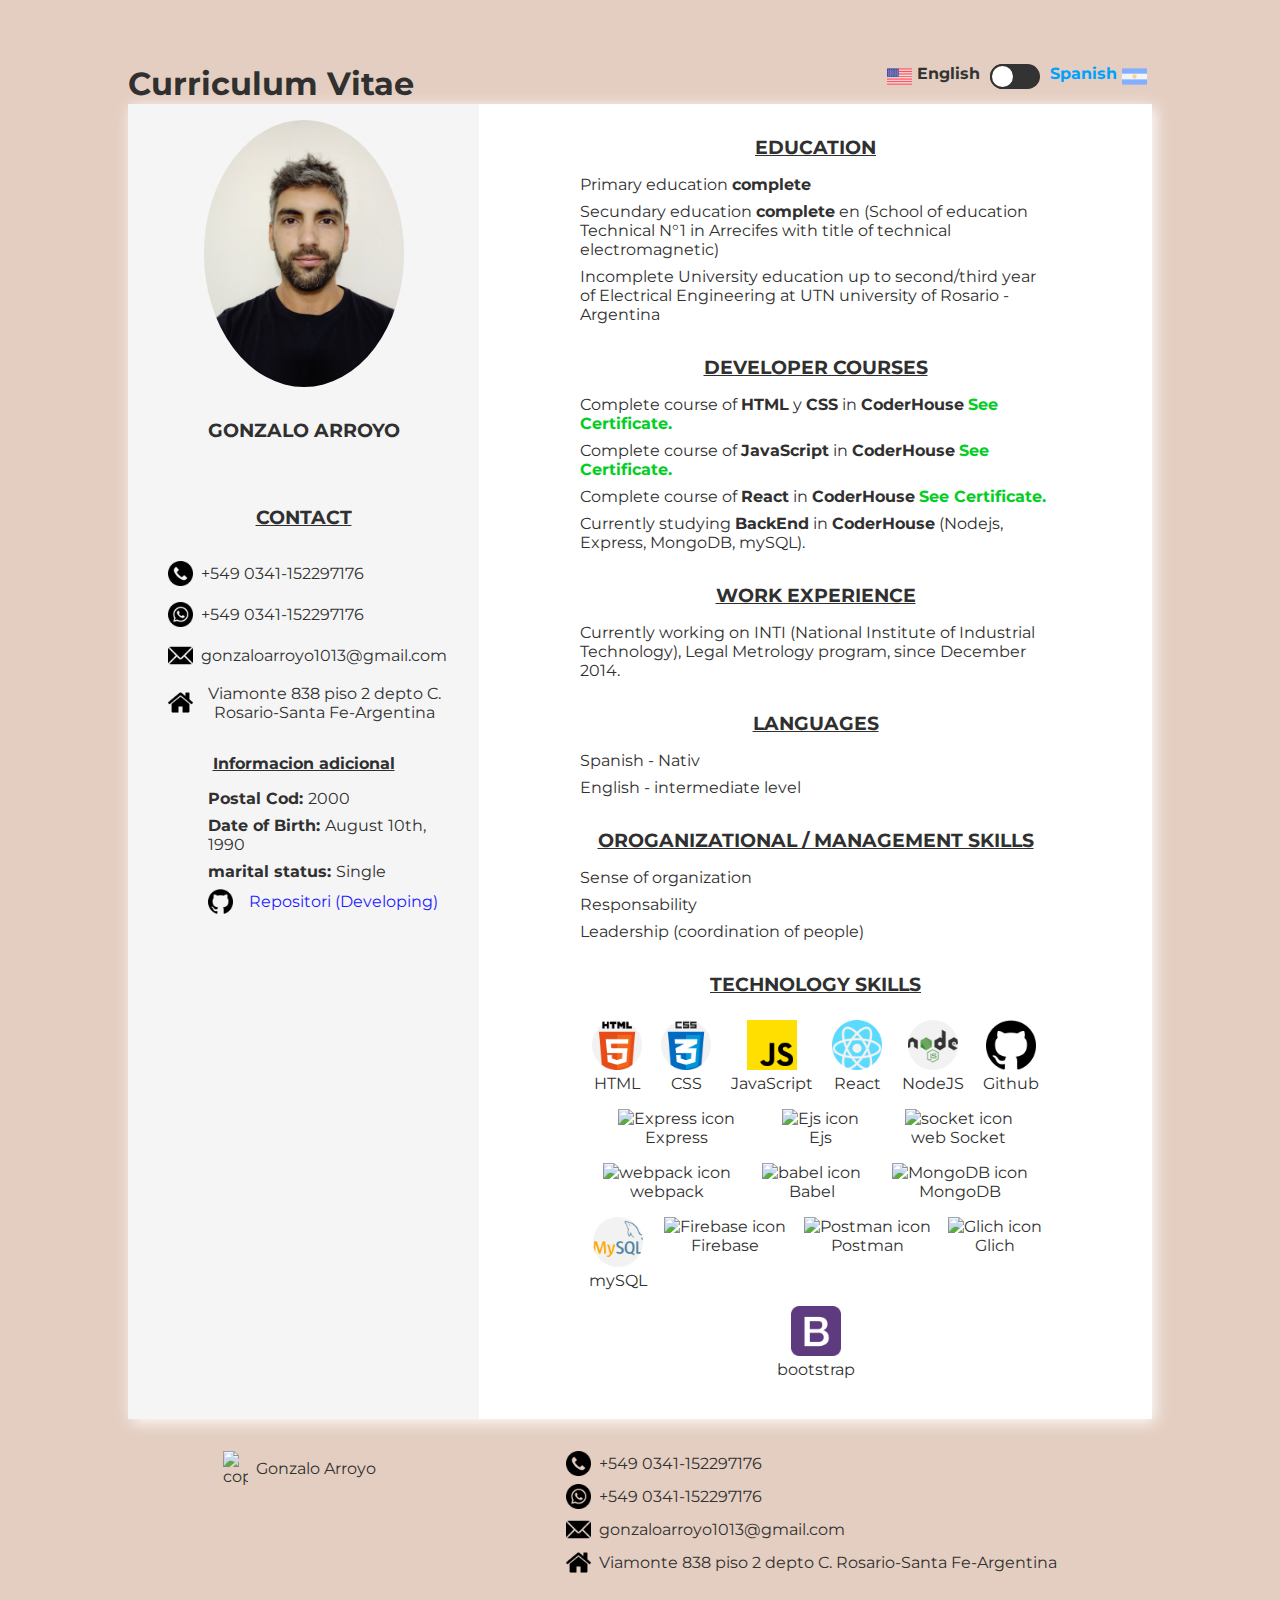
==== index.html @ c32cd2bb "Se agrego opcion idiomas" ====
<!DOCTYPE html>
<html lang="en">
<head>
    <meta charset="UTF-8">
    <meta http-equiv="X-UA-Compatible" content="IE=edge">
    <meta name="viewport" content="width=device-width, initial-scale=1.0">
    <title>CV G Arroyo</title>
    <link rel="stylesheet" href="./css/style.css">
    <link rel="preconnect" href="https://fonts.googleapis.com">
    <link rel="preconnect" href="https://fonts.gstatic.com" crossorigin>
    <link href="https://fonts.googleapis.com/css2?family=Montserrat&display=swap" rel="stylesheet">
</head>
<body class="body__cv">
    <header class="header">
        <h1 class="title"><a href="./index.html" class="link__page">Curriculum Vitae</a></h1>
        <div class="language">
            <img src="./img/flag united-states.png" alt="flag-en">
            <span>English</span>
            <input type="checkbox" class="check">
            <span>Spanish</span>
            <img src="./img/flag argentina.png" alt="flag-es">
        </div>
    </header>
    <div class="container">
        <main class="container__contact">
            <figure>
                <img src="./img/gonza pretty.jpg" alt="img" class="img__profile"> 
            </figure>
            <h3 class="name">GONZALO ARROYO</h3>
            <div class="data__contact">
                <h3 class="sub__title">CONTACT</h3>
                <figure class="container__figures">
                    <img src="./img/phone-call.png" alt="phone" class="icons">
                    <figcaption>+549 0341-152297176</figcaption>
                </figure>
                <figure class="container__figures">
                    <img src="./img/whatsapp.png" alt="whatsapp" class="icons">
                    <figcaption>+549 0341-152297176</figcaption>
                </figure>
                <figure class="container__figures">
                    <img src="./img/email.png" alt="email" class="icons">
                    <figcaption>gonzaloarroyo1013@gmail.com</figcaption>
                </figure>
                <figure class="container__figures">
                    <img src="./img/home.png" alt="direction" class="icons">
                    <figcaption>Viamonte 838 piso 2 depto C. Rosario-Santa Fe-Argentina</figcaption>
                </figure>
                <div class="more__info">
                    <h4>Informacion adicional</h4>
                    <div class="info">
                        <p><span>Postal Cod: </span>2000</p>	
                        <p><span>Date of Birth: </span>August 10th, 1990</p>
                        <p><span>marital status: </span>Single</p>
                        <div class="repositori">
                            <img src="./img/github.png" alt="github" class="icon__git">
                            <label><a href="https://github.com/Gonzalo1013/E-Commers.git">Repositori (Developing)</a></label>
                        </div>
                    </div>
                </div>
            </div>
        </main>
        <section class="container__information">
            <div class="information">
                <div class="education"> 
                    <h3 class="sub__titles">EDUCATION</h3>
                    <p>Primary education <span>complete</span></p>
                    <p>Secundary education <span>complete</span> en (School of education Technical N°1 in Arrecifes with title of technical electromagnetic)</p>
                    <p>Incomplete University education up to second/third year of Electrical Engineering at UTN university of Rosario - Argentina</p>
                    <h3 class="sub__titles">DEVELOPER COURSES</h3>
                    <p>Complete course of <span>HTML</span> y <span>CSS</span> in <span>CoderHouse</span>  <a class="link__certificate" href="./pages/en-developer.html">See Certificate.</a></p>
                    <p>Complete course of <span>JavaScript</span> in <span>CoderHouse</span>  <a class="link__certificate" href="./pages/en-javascript.html">See Certificate.</a></p>
                    <p>Complete course of <span>React</span> in <span>CoderHouse</span>  <a class="link__certificate" href="./pages/en-react.html">See Certificate.</a></p>
                    <p>Currently studying <span>BackEnd</span> in <span>CoderHouse</span> (Nodejs, Express, MongoDB, mySQL).</p>
                </div>
                <div class="more__skins">
                    <div class="works">
                        <h3 class="sub__titles">WORK EXPERIENCE</h3>
                        <p>Currently working on <span>INTI</span> (National Institute of Industrial Technology), Legal Metrology program, since December 2014.</p>
                    </div>
                    <div class="container__languages">
                        <h3 class="sub__titles">LANGUAGES</h3>
                        <p>Spanish - Nativ</p>
                        <p>English - intermediate level</p>
                    </div>
                    <div class="container__competition">
                        <h3 class="sub__titles">OROGANIZATIONAL / MANAGEMENT SKILLS</h3>
                        <p>Sense of organization</p>
                        <p>Responsability</p>
                        <p>Leadership (coordination of people)</p>
                    </div>
                </div>
                <div class="container__technologies">
                    <h3 class="sub__titles">TECHNOLOGY SKILLS</h3>
                    <div class="container__icons">
                        <figure class="icon">
                            <img src="./img/html-5.png" alt="HTML5 icon">
                        <figcaption>HTML</figcaption>
                        </figure>
                        <figure class="icon">
                            <img src="./img/css.png" alt="CSS icon">
                            <figcaption>CSS</figcaption>
                        </figure>
                        <figure class="icon">
                            <img src="./img/js.png" alt="JavaScript icon">
                            <figcaption>JavaScript</figcaption>
                        </figure>
                        <figure class="icon">
                            <img src="./img/react.png" alt="React icon">
                            <figcaption>React</figcaption>
                        </figure>
                        <figure class="icon">
                            <img src="./img/nodejs.png" alt="Nodejs icon">
                            <figcaption>NodeJS</figcaption>
                        </figure>
                        <figure class="icon">
                            <img src="./img/github.png" alt="github icon">
                            <figcaption>Github</figcaption>
                        </figure>
                        <figure class="icon">
                            <img src="https://camo.githubusercontent.com/e8415d73a68fc6689f7582a0504ff0880a56f3d97e391e765079b8131c0dd65d/68747470733a2f2f6432656970397366336f6f3663322e636c6f756466726f6e742e6e65742f746167732f696d616765732f3030302f3030302f3335392f7371756172655f3235362f657870726573736a736c6f676f2e706e67" alt="Express icon">
                            <figcaption>Express</figcaption>
                        </figure>
                        <figure class="icon">
                            <img src="https://pbs.twimg.com/profile_images/2199543684/ejs_400x400.png" alt="Ejs icon">
                            <figcaption>Ejs</figcaption>
                        </figure>
                        <figure class="icon">
                            <img src="https://i0.wp.com/www.drouiz.com/wp-content/uploads/2018/09/connectivity.png?ssl=1" alt="socket icon">
                            <figcaption>web Socket</figcaption>
                        </figure>
                        <figure class="icon">
                            <img src="https://res.cloudinary.com/crunchbase-production/image/upload/c_lpad,h_256,w_256,f_auto,q_auto:eco,dpr_1/xjrq2dftkvmx9sipkiln" alt="webpack icon">
                            <figcaption>webpack</figcaption>
                        </figure>
                        <figure class="icon">
                            <img src="https://lh3.googleusercontent.com/Zyrm7fHj-nMxtWJULUSdENPy6JqPolkCELnSr4unngXjQdvKiRjkzQA8xvqt1maUxWXVxrQ7XCXU9Cn3w63TXl95-w=w128-h128-e365-rj-sc0x00ffffff" alt="babel icon">
                            <figcaption>Babel</figcaption>
                        </figure>
                        <figure class="icon"> 
                            <img src="https://colmenaenlanube.es/wp-content/uploads/2021/04/mongodb-compass.png" alt="MongoDB icon">
                            <figcaption>MongoDB</figcaption>
                        </figure>
                        <figure class="icon">
                            <img src="./img/mysql.png" alt="mySQL icon">
                            <figcaption>mySQL</figcaption>
                        </figure>
                        <figure class="icon">
                            <img src="https://s3.amazonaws.com/ionic-marketplace/demo-firebase-ionic-5/icon.png" alt="Firebase icon">
                            <figcaption>Firebase</figcaption>
                        </figure>
                        <figure class="icon">
                            <img src="https://res.cloudinary.com/crunchbase-production/image/upload/c_lpad,h_256,w_256,f_auto,q_auto:eco,dpr_1/z8zb2smxpm2idu5anl2h" alt="Postman icon">
                            <figcaption>Postman</figcaption>
                        </figure>
                        <figure class="icon">
                            <img src="https://res.cloudinary.com/crunchbase-production/image/upload/c_lpad,h_256,w_256,f_auto,q_auto:eco,dpr_1/c0rxhmekxtyetqkwubxb" alt="Glich icon">
                            <figcaption>Glich</figcaption>
                        </figure>
                        <figure class="icon">
                            <img src="./img/bootstrap.png" alt="bootstrap icon">
                            <figcaption>bootstrap</figcaption>
                        </figure>
                    </div>
                </div>
            </div>
        </section>
    </div>
    <footer class="footer">
        <div>
            <figure class="icon__copyrigth">
                <img src="https://upload.wikimedia.org/wikipedia/commons/thumb/b/b0/Copyright.svg/2048px-Copyright.svg.png" alt="copyrigth" class="img__copyrigth">
                <figcaption>Gonzalo Arroyo</figcaption>
            </figure>
        </div>
        <div>
            <figure class="icon__copyrigth">
                <img src="./img/phone-call.png" alt="phone" class="img__copyrigth">
                <figcaption>+549 0341-152297176</figcaption>
            </figure>
            <figure class="icon__copyrigth">
                <img src="./img/whatsapp.png" alt="whatsapp" class="img__copyrigth">
                <figcaption>+549 0341-152297176</figcaption>
            </figure>
            <figure class="icon__copyrigth">
                <img src="./img/email.png" alt="email" class="img__copyrigth">
                <figcaption>gonzaloarroyo1013@gmail.com</figcaption>
            </figure>
            <figure class="icon__copyrigth">
                <img src="./img/home.png" alt="direction" class="img__copyrigth">
                <figcaption>Viamonte 838 piso 2 depto C. Rosario-Santa Fe-Argentina</figcaption>
            </figure>
        </div>
    </footer>
    <script src="./js/app.js"></script>
</body>
</html>
---- css/style.css ----
*{
    margin: 0;
    padding: 0;
}
body{
    background-color: #E4CEC1;
    color: #303030;
    margin: 5% 10%;
    font-family: 'Montserrat', sans-serif;
}
/*------------------HEADER-------------*/
.header{
    display: flex;  
    justify-content: space-between;
}
.header .title .link__page{
    text-decoration: none;
    color: #303030;
    margin-bottom: 16px;
}
.header .title .link__page:hover{
    color: rgb(100, 216, 255);
}
.language{
    display:flex;
}
.language img{
    width: 25px;
    margin-bottom: 15px;
    margin-right: 5px;
    margin-left: 5px;
}
.language span:nth-of-type(1){
    color: #333;
    margin-right: 10px;
    font-weight: bold;
}
.language span:nth-of-type(2){
    color: #00a1ff;
    margin-left: 10px;
    font-weight: bold;  
}
.language .check{
   position: relative;
   width: 50px;
   height: 10px;
}
.language .check:before{
    content: '';
    width: 50px;
    height: 25px;
    background: #333;
    position: absolute;
    border-radius: 50px 50px;
    
}
.language .check:after{
    content:'';
    position: absolute;
    width: 25px;
    height: 25px;
    background-color: #fff;
    border-radius: 25px;
    border: solid 2px #333;
    box-sizing: border-box;
    transition: 0.25s;
}
.language .check:checked:after{
    left: 25px;
    border: 2px solid #00a1ff;
}
.language .check:checked:before{
    background-color: #00a1ff;
}



/*-+----------------INFORMATION CONTACT----------------*/
.container{
    display: flex;
    box-shadow: white 3px 3px 15px;
    
}
.container .container__contact{
    background-color: #f5f5f5;
}
.container .container__contact figure{
    display: flex;
    justify-content: center;
    text-align: center; 
    margin: 16px;
}
.container .container__contact figure .img__profile{
    width: 200px;
    border-radius: 50%;
}
.container__contact .data__contact{
    display: block;
    margin: 64px 16px ;
    overflow: hidden;
}
.container__contact .data__contact .container__figures{
    display: flex;
    justify-content: left;
    align-items: center;
    margin-bottom: 8px;
}
.container__contact .data__contact figure .icons{
    width: 25px;
    margin: 0px 8px;
}
.name{
    margin-top: 32px;
    font-style: underline;
    text-align: center;
}

.container__contact .data__contact .sub__title{
    text-align: center;
    text-decoration: underline;
    margin-bottom: 32px;
}
.more__info h4{
    text-align: center;
    margin: 32px 0px 16px 0px;
    text-decoration: underline  ;
}
.more__info .info{
    margin-left: 64px;
}
.more__info .info span{
    font-weight: bold;
}
.more__info .info p{
    margin-top: 8px;
}
/* LINK GITHUB */
.repositori{
    display: flex;
    align-items: center;
    margin-top: 8px;
}
.repositori .icon__git{
    width: 25px;
    margin-right: 8px;
}
.repositori a{
    text-decoration: none;
    color: rgb(28, 28, 255);
    padding: 8px;
}
.repositori a:hover{
    color: #fff;
    background-color: #000;
}


/*--------INFORMATION----------------*/
/*-------EDUCATION*--------*/

.container .container__information{
    background-color: #fff;
}
.information{
    margin: 32px 15%;

}
.information .education span{
    font-weight: bold;
}
.information .education  p{
    margin: 8px 0px;
}
.information .education .link__certificate{
    text-decoration: none;
    font-weight: bolder;
    color: #03ce25;
}
.information .education .link__certificate:hover{
    text-decoration: underline;
}
.container__information .information .more_skins p{
    font-weight: bolder;
}
.sub__titles{
    text-align: center;
    text-decoration: underline;
    margin: 32px 0px 16px 0px;
}
.container__icons{
    display: flex;
    flex-flow: row wrap;
}

body section .icon img{
    width: 50px;
}
/*------------WORK EXPERIENCE------------------*/
/*-------COMPETENCIAS------------*/
.container__competition p{
    margin-bottom: 8px;
}
/*-----------------LANGUAGES-------------*/
.container__languages p{
    margin-bottom: 8px;
}

/*---------------------TECHNOLOGIES-----------------*/
.container__technologies .container__icons{
    display: flex;
    flex-flow: wrap row;
    justify-content: space-evenly;
    text-align: center;
}
.container__technologies .container__icons .icon{
    margin: 8px;
}

/*----------------------FOOTER -------------------*/
.footer{
    display: flex;
    justify-content: space-around;
    margin-top: 32px;
}
.footer .icon__copyrigth{
    display: flex;
    align-items: center;
    margin-bottom: 8px;
}
.footer .icon__copyrigth .img__copyrigth{
    margin-right: 8px;
    width: 25px;
}
/*-------------------------PAGES----------------------------*/

.body__pages{
    background-color: #E4CEC1;
    color: #303030;
    margin: 5% 10%;
    font-family: 'Montserrat', sans-serif;
}
.body__pages .main__pages{
    text-align: center;
    margin-top: 32px;
}
.body__pages .main__pages .img__certificate{
    width: 100%;
}
.body__pages .button__to__cv{
    text-align: center;
    margin: 32px 0px;
}
.body__pages .button__to__cv .btn__back{
    width: 200px;
    border:solid balck;
}
.body__pages .button__to__cv .link__btn{
    text-decoration: none;
    color: #000;
}

/*----------------MEDIA QUERYS-------------*/

@media screen and (max-width: 768px){
    .container{
        display: flex;
        flex-direction: column;        
    }
    .footer{
        display: flex;
        flex-direction: column;
    }
    .container__contact .data__contact{
        margin: 32px 0px ;
        overflow-x: scroll;
    }
}
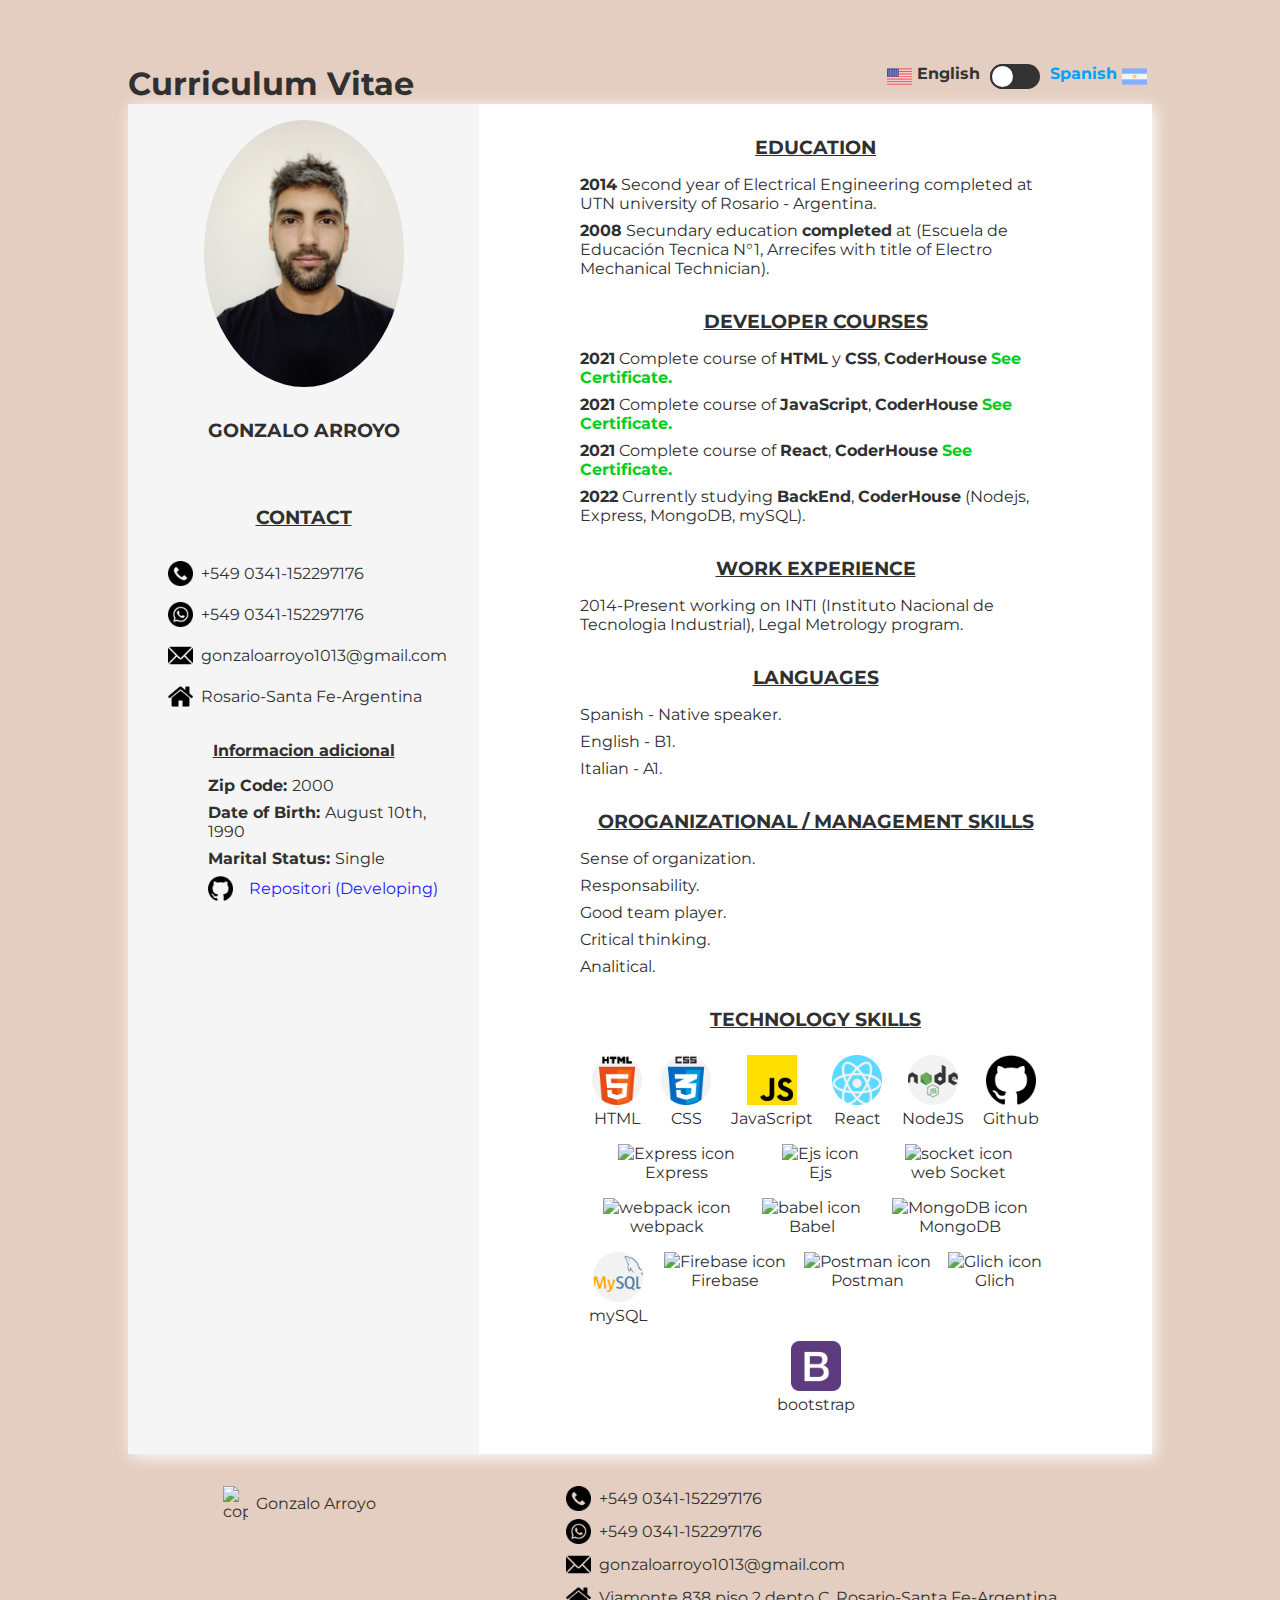
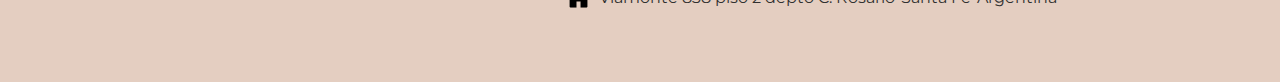
==== commit 385314f0: "Arreglos ortograficos" ====
--- a/index.html
+++ b/index.html
@@ -43,14 +43,14 @@
                 </figure>
                 <figure class="container__figures">
                     <img src="./img/home.png" alt="direction" class="icons">
-                    <figcaption>Viamonte 838 piso 2 depto C. Rosario-Santa Fe-Argentina</figcaption>
+                    <figcaption>Rosario-Santa Fe-Argentina</figcaption>
                 </figure>
                 <div class="more__info">
                     <h4>Informacion adicional</h4>
                     <div class="info">
-                        <p><span>Postal Cod: </span>2000</p>	
+                        <p><span>Zip Code: </span>2000</p>	
                         <p><span>Date of Birth: </span>August 10th, 1990</p>
-                        <p><span>marital status: </span>Single</p>
+                        <p><span>Marital Status: </span>Single</p>
                         <div class="repositori">
                             <img src="./img/github.png" alt="github" class="icon__git">
                             <label><a href="https://github.com/Gonzalo1013/E-Commers.git">Repositori (Developing)</a></label>
@@ -63,30 +63,33 @@
             <div class="information">
                 <div class="education"> 
                     <h3 class="sub__titles">EDUCATION</h3>
-                    <p>Primary education <span>complete</span></p>
-                    <p>Secundary education <span>complete</span> en (School of education Technical N°1 in Arrecifes with title of technical electromagnetic)</p>
-                    <p>Incomplete University education up to second/third year of Electrical Engineering at UTN university of Rosario - Argentina</p>
+                    <!-- <p>Primary education <span>complete</span></p> -->
+                    <p><span>2014</span> Second year of Electrical Engineering completed at UTN university of Rosario - Argentina.</p>
+                    <p><span>2008</span> Secundary education <span>completed</span> at (Escuela de Educación Tecnica N°1, Arrecifes with title of Electro Mechanical Technician).</p>
                     <h3 class="sub__titles">DEVELOPER COURSES</h3>
-                    <p>Complete course of <span>HTML</span> y <span>CSS</span> in <span>CoderHouse</span>  <a class="link__certificate" href="./pages/en-developer.html">See Certificate.</a></p>
-                    <p>Complete course of <span>JavaScript</span> in <span>CoderHouse</span>  <a class="link__certificate" href="./pages/en-javascript.html">See Certificate.</a></p>
-                    <p>Complete course of <span>React</span> in <span>CoderHouse</span>  <a class="link__certificate" href="./pages/en-react.html">See Certificate.</a></p>
-                    <p>Currently studying <span>BackEnd</span> in <span>CoderHouse</span> (Nodejs, Express, MongoDB, mySQL).</p>
+                    <p><span>2021</span> Complete course of <span>HTML</span> y <span>CSS</span>, <span>CoderHouse</span>  <a class="link__certificate" href="./pages/en-developer.html">See Certificate.</a></p>
+                    <p><span>2021</span> Complete course of <span>JavaScript</span>, <span>CoderHouse</span>  <a class="link__certificate" href="./pages/en-javascript.html">See Certificate.</a></p>
+                    <p><span>2021</span> Complete course of <span>React</span>, <span>CoderHouse</span>  <a class="link__certificate" href="./pages/en-react.html">See Certificate.</a></p>
+                    <p><span>2022</span> Currently studying <span>BackEnd</span>, <span>CoderHouse</span> (Nodejs, Express, MongoDB, mySQL).</p>
                 </div>
                 <div class="more__skins">
                     <div class="works">
                         <h3 class="sub__titles">WORK EXPERIENCE</h3>
-                        <p>Currently working on <span>INTI</span> (National Institute of Industrial Technology), Legal Metrology program, since December 2014.</p>
+                        <p>2014-Present working on <span>INTI</span> (Instituto Nacional de Tecnologia Industrial), Legal Metrology program.</p>
                     </div>
                     <div class="container__languages">
                         <h3 class="sub__titles">LANGUAGES</h3>
-                        <p>Spanish - Nativ</p>
-                        <p>English - intermediate level</p>
+                        <p>Spanish - Native speaker.</p>
+                        <p>English - B1.</p>
+                        <p>Italian - A1.</p>
                     </div>
                     <div class="container__competition">
                         <h3 class="sub__titles">OROGANIZATIONAL / MANAGEMENT SKILLS</h3>
-                        <p>Sense of organization</p>
-                        <p>Responsability</p>
-                        <p>Leadership (coordination of people)</p>
+                        <p>Sense of organization.</p>
+                        <p>Responsability.</p>
+                        <p>Good team player.</p>
+                        <p>Critical thinking.</p>
+                        <p>Analitical.</p>
                     </div>
                 </div>
                 <div class="container__technologies">
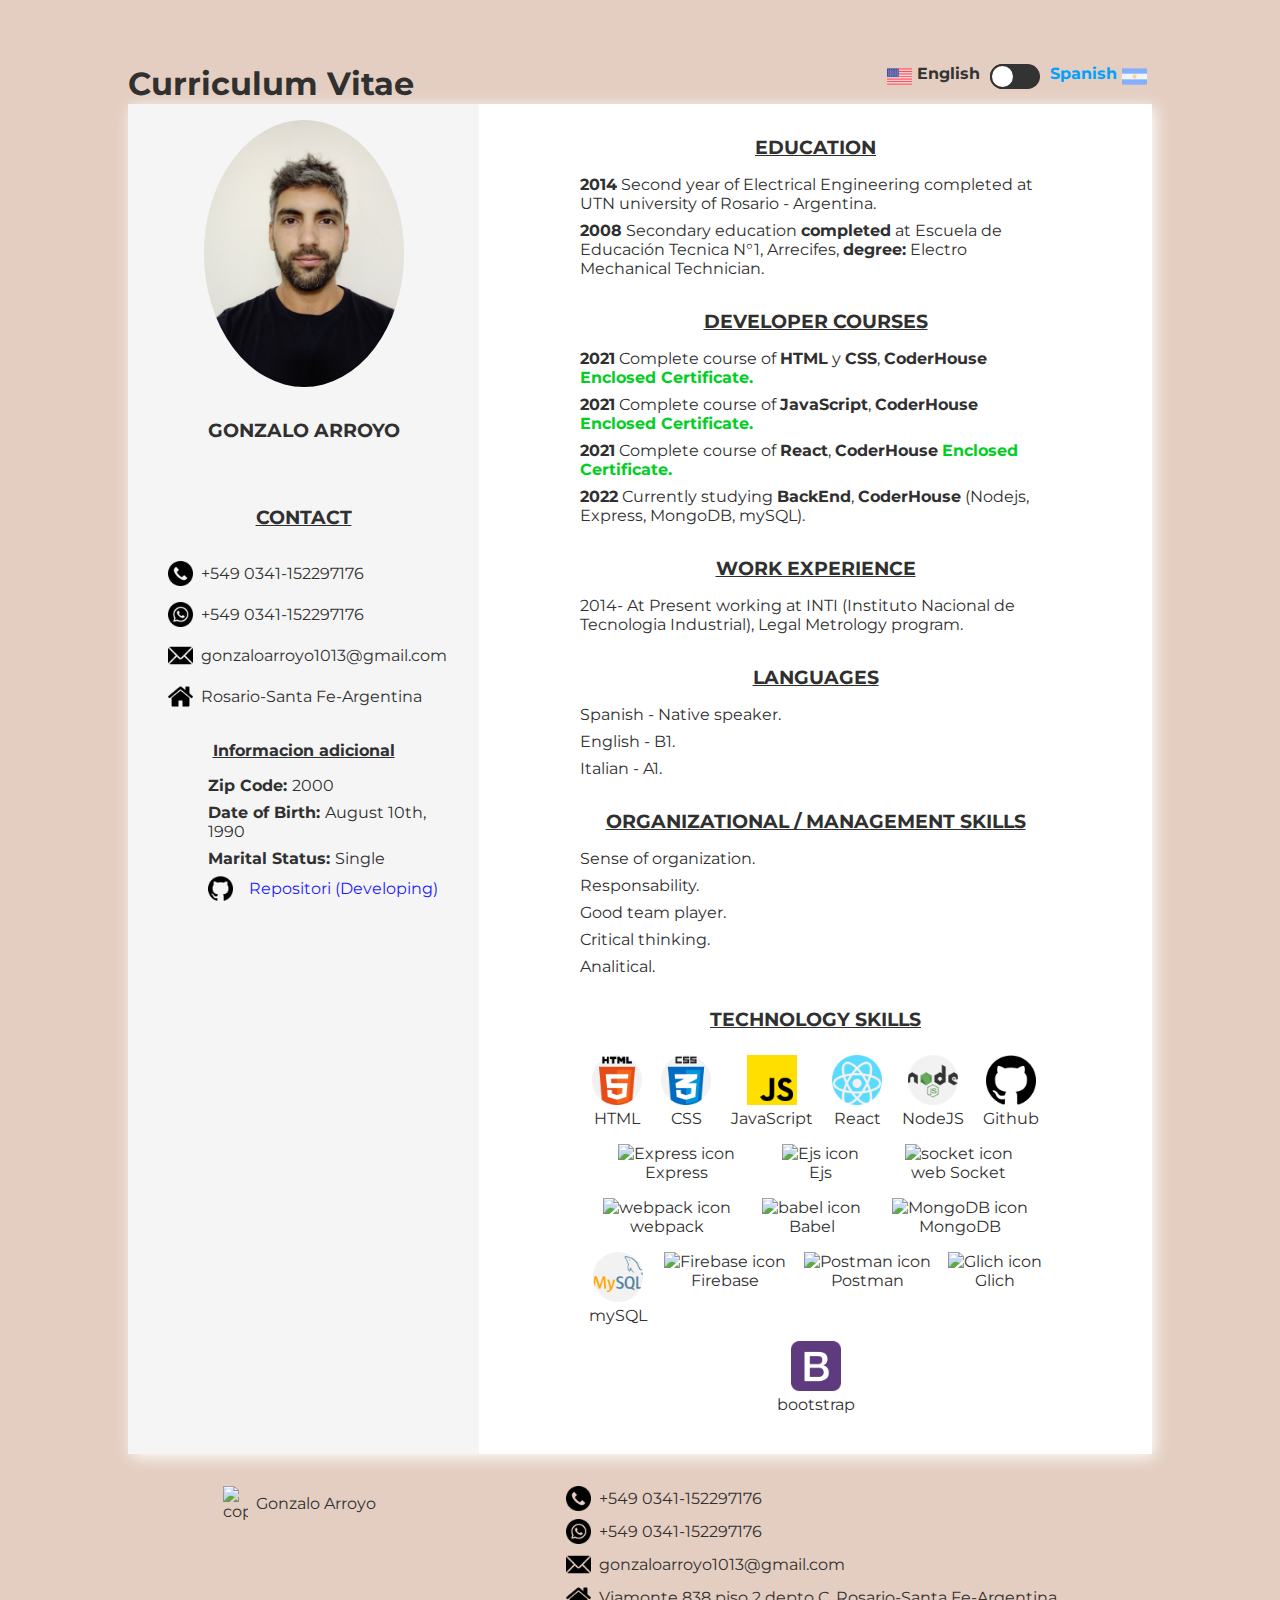
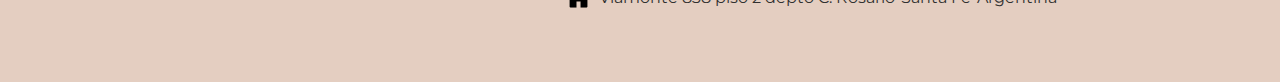
==== commit ecae85b7: "revicion ortografica" ====
--- a/index.html
+++ b/index.html
@@ -4,7 +4,8 @@
     <meta charset="UTF-8">
     <meta http-equiv="X-UA-Compatible" content="IE=edge">
     <meta name="viewport" content="width=device-width, initial-scale=1.0">
-    <title>CV G Arroyo</title>
+    <title>CV G. Arroyo</title>
+    <link rel="shortcut icon" href="./img/man.png" type="image/x-icon">
     <link rel="stylesheet" href="./css/style.css">
     <link rel="preconnect" href="https://fonts.googleapis.com">
     <link rel="preconnect" href="https://fonts.gstatic.com" crossorigin>
@@ -65,17 +66,17 @@
                     <h3 class="sub__titles">EDUCATION</h3>
                     <!-- <p>Primary education <span>complete</span></p> -->
                     <p><span>2014</span> Second year of Electrical Engineering completed at UTN university of Rosario - Argentina.</p>
-                    <p><span>2008</span> Secundary education <span>completed</span> at (Escuela de Educación Tecnica N°1, Arrecifes with title of Electro Mechanical Technician).</p>
+                    <p><span>2008</span> Secondary education <span>completed</span> at Escuela de Educación Tecnica N°1, Arrecifes, <span>degree:</span> Electro Mechanical Technician.</p>
                     <h3 class="sub__titles">DEVELOPER COURSES</h3>
-                    <p><span>2021</span> Complete course of <span>HTML</span> y <span>CSS</span>, <span>CoderHouse</span>  <a class="link__certificate" href="./pages/en-developer.html">See Certificate.</a></p>
-                    <p><span>2021</span> Complete course of <span>JavaScript</span>, <span>CoderHouse</span>  <a class="link__certificate" href="./pages/en-javascript.html">See Certificate.</a></p>
-                    <p><span>2021</span> Complete course of <span>React</span>, <span>CoderHouse</span>  <a class="link__certificate" href="./pages/en-react.html">See Certificate.</a></p>
+                    <p><span>2021</span> Complete course of <span>HTML</span> y <span>CSS</span>, <span>CoderHouse</span>  <a class="link__certificate" href="./pages/en-developer.html">Enclosed Certificate.</a></p>
+                    <p><span>2021</span> Complete course of <span>JavaScript</span>, <span>CoderHouse</span>  <a class="link__certificate" href="./pages/en-javascript.html">Enclosed Certificate.</a></p>
+                    <p><span>2021</span> Complete course of <span>React</span>, <span>CoderHouse</span>  <a class="link__certificate" href="./pages/en-react.html">Enclosed Certificate.</a></p>
                     <p><span>2022</span> Currently studying <span>BackEnd</span>, <span>CoderHouse</span> (Nodejs, Express, MongoDB, mySQL).</p>
                 </div>
                 <div class="more__skins">
                     <div class="works">
                         <h3 class="sub__titles">WORK EXPERIENCE</h3>
-                        <p>2014-Present working on <span>INTI</span> (Instituto Nacional de Tecnologia Industrial), Legal Metrology program.</p>
+                        <p>2014- At Present working at <span>INTI</span> (Instituto Nacional de Tecnologia Industrial), Legal Metrology program.</p>
                     </div>
                     <div class="container__languages">
                         <h3 class="sub__titles">LANGUAGES</h3>
@@ -84,7 +85,7 @@
                         <p>Italian - A1.</p>
                     </div>
                     <div class="container__competition">
-                        <h3 class="sub__titles">OROGANIZATIONAL / MANAGEMENT SKILLS</h3>
+                        <h3 class="sub__titles">ORGANIZATIONAL / MANAGEMENT SKILLS</h3>
                         <p>Sense of organization.</p>
                         <p>Responsability.</p>
                         <p>Good team player.</p>
--- a/css/style.css
+++ b/css/style.css
@@ -256,7 +256,8 @@
 }
 .body__pages .button__to__cv .link__btn{
     text-decoration: none;
-    color: #000;
+    color: #fff;
+    font-weight: bold;
 }
 
 /*----------------MEDIA QUERYS-------------*/
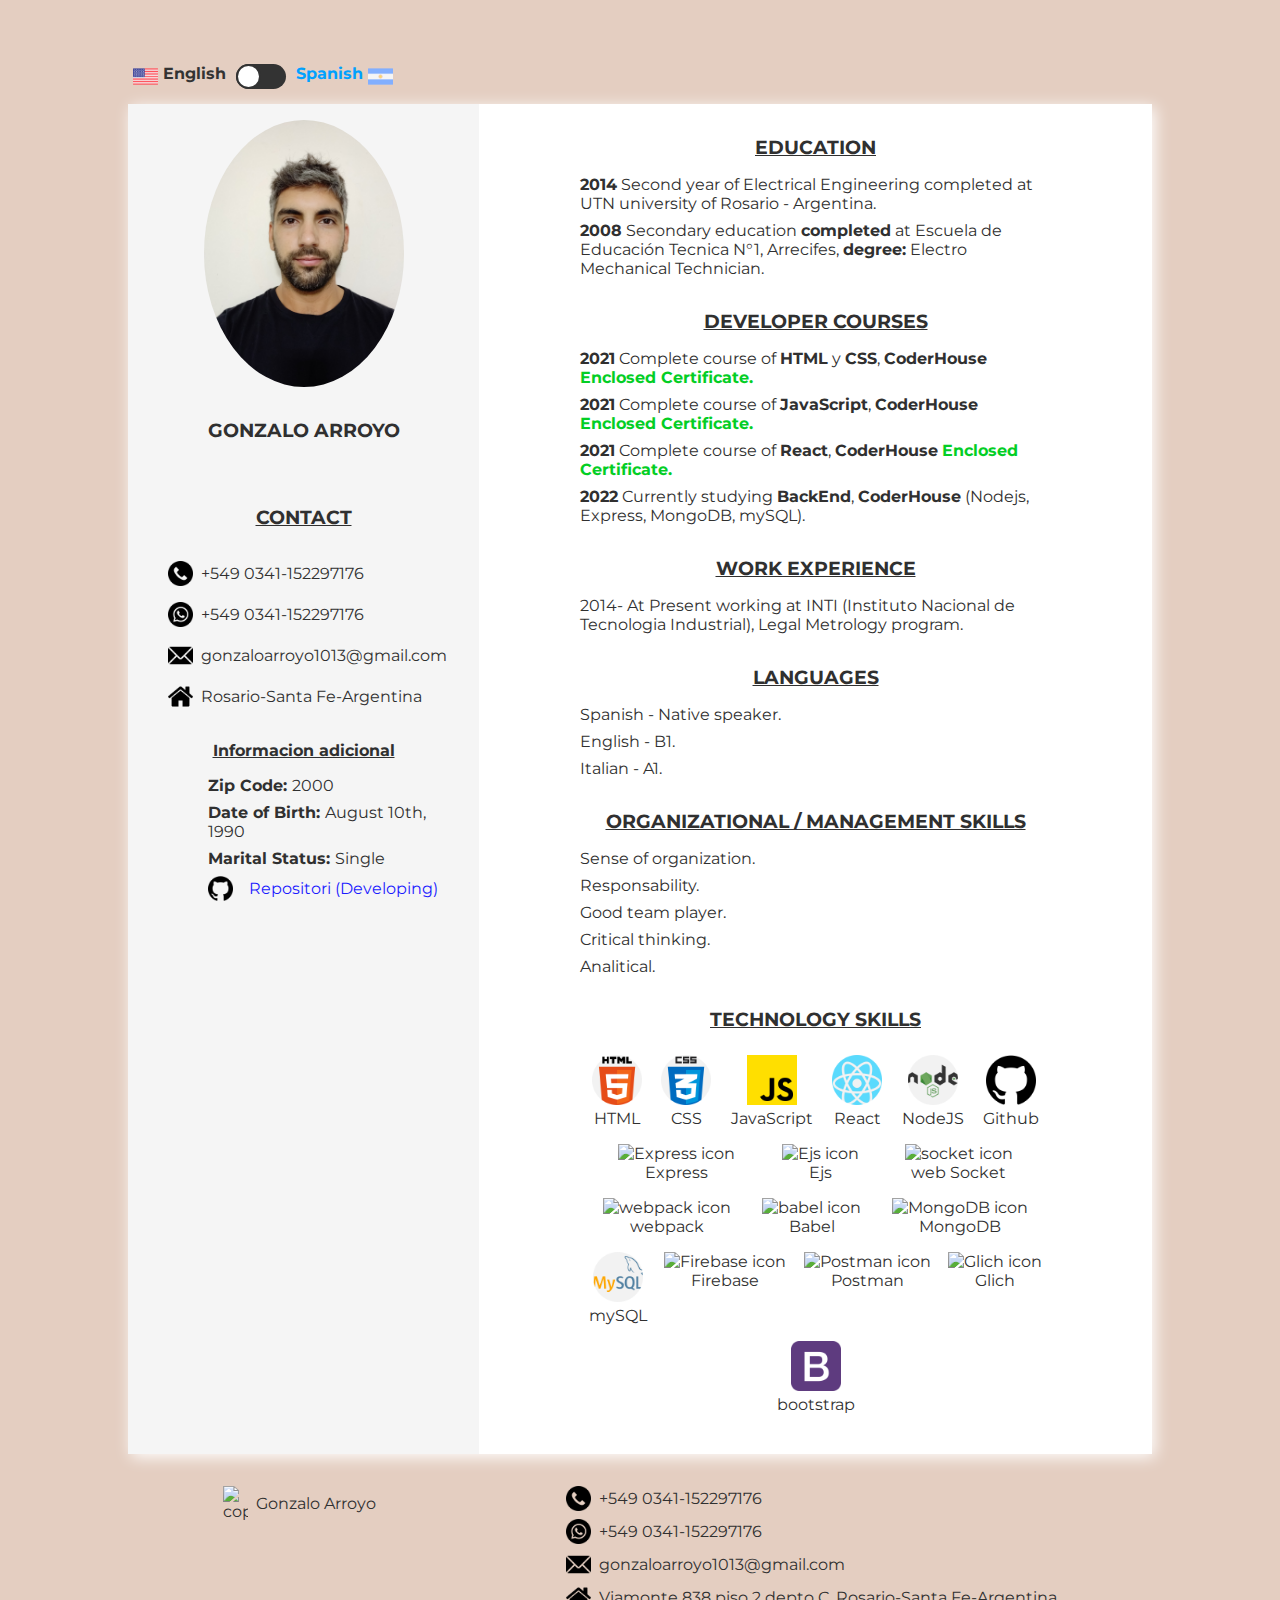
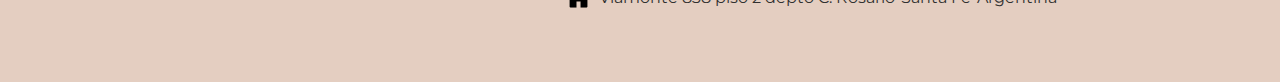
==== commit 6ede1099: "Se saco h1 curriculum" ====
--- a/index.html
+++ b/index.html
@@ -13,7 +13,7 @@
 </head>
 <body class="body__cv">
     <header class="header">
-        <h1 class="title"><a href="./index.html" class="link__page">Curriculum Vitae</a></h1>
+        <!-- <h1 class="title"><a href="./index.html" class="link__page">Curriculum Vitae</a></h1> -->
         <div class="language">
             <img src="./img/flag united-states.png" alt="flag-en">
             <span>English</span>
--- a/css/style.css
+++ b/css/style.css
@@ -265,7 +265,7 @@
 @media screen and (max-width: 768px){
     .container{
         display: flex;
-        flex-direction: column;        
+        flex-direction: column;       
     }
     .footer{
         display: flex;
@@ -275,4 +275,20 @@
         margin: 32px 0px ;
         overflow-x: scroll;
     }
+}
+@media screen and (max-width: 520px){
+    body{
+        margin: 1% 2%;
+    }
+    .header{
+        display: flex;
+        flex-direction: column;
+        justify-content: center;
+    }
+    .header .title{
+        font-size: 1.2em;
+    }
+    .header span{
+        font-size: 1em;
+    }
 }